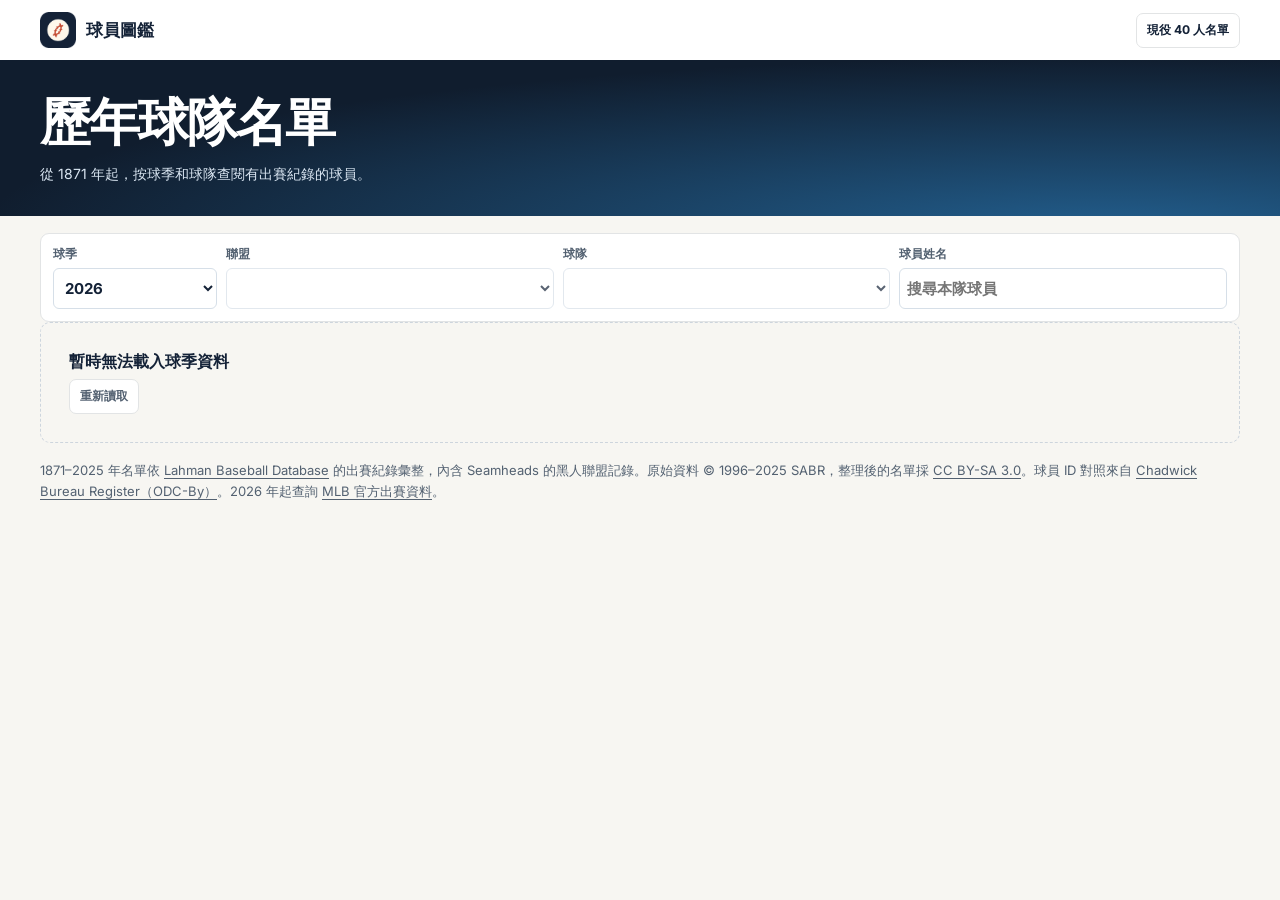
==== docs/history.html @ 09dfb496 "Add historical MLB team rosters from 1871 onward" ====
<!doctype html>
<html lang="zh-Hant">
<head>
<meta charset="utf-8">
<meta name="viewport" content="width=device-width, initial-scale=1">
<meta name="theme-color" content="#101d2e">
<meta name="description" content="依球季與當年的球隊名稱查閱大聯盟歷史出賽球員">
<title>歷年球隊名單｜球員圖鑑</title>
<link rel="icon" href="assets/baseball.png" type="image/png">
<link rel="stylesheet" href="styles.css?v=4">
<script type="module" src="history.js?v=1"></script>
<style>
.history-header {display:flex;justify-content:space-between;align-items:center;gap:9px;min-height:60px}
.history-banner {background:radial-gradient(ellipse at 87% 110%,#225e8d,transparent 72%),var(--navy);color:white;padding:29px 0 32px}
.history-banner h1 {margin:0;font-size:clamp(29px,5vw,51px);letter-spacing:-.04em}
.history-banner p {margin:7px 0 0;font-size:14px;color:#dae6f2}
.history-body {padding-block:17px 31px}
.history-controls {display:grid;grid-template-columns:1fr 2fr 2fr 2fr;gap:9px;background:#fff;border:1px solid var(--line);border-radius:9px;padding:12px}
.history-controls label {display:grid;gap:5px;min-width:0;font-size:12px;color:var(--muted);font-weight:700}
.history-controls select,.history-controls input {width:100%;min-width:0;min-height:41px;background:white;border:1px solid #d6dfe8;border-radius:6px;padding:6px 7px;color:var(--ink);font-size:15px}
.history-title {font-size:clamp(21px,4vw,35px);letter-spacing:-.035em;margin:17px 0 4px}
.history-note {font-size:13px;color:var(--muted);line-height:1.65;margin:4px 0 11px}
.history-table {width:100%;border-collapse:separate;border-spacing:0;overflow:hidden;background:white;border:1px solid #dce3e9;border-radius:8px;text-align:left;font-size:14px}
.history-table th,.history-table td {padding:9px 11px}
.history-table thead th {background:#17283b;color:white;font-size:12px}
.history-table tbody tr:nth-child(even) {background:#f7f9fc}
.history-table tbody tr+tr td,.history-table tbody tr+tr th {border-top:1px solid #e9edf2}
.history-table a {text-underline-offset:3px}
.history-table a:hover {color:#1c6397}
.history-table .role {white-space:nowrap;font-variant-numeric:tabular-nums}
.history-links {display:flex;flex-wrap:wrap;gap:8px;margin-bottom:14px}
.history-foot {margin-top:17px}
.history-foot a {text-underline-offset:3px}
@media(max-width:650px) {.history-controls {grid-template-columns:1fr 1fr}.history-controls select,.history-controls input {font-size:16px}}
@media(max-width:390px) {.history-controls {padding:8px}.history-table {font-size:13px}.history-table th,.history-table td {padding:8px 6px}}
</style>
</head>
<body>
<a class="skip-link" href="#history-filters">跳到球季與球隊</a>
<header class="site-header">
  <div class="shell history-header">
    <a class="brand" href="./"><img class="brand-mark" src="assets/baseball.png" alt="" width="36" height="36"><span>球員圖鑑</span></a>
    <a class="source-link" href="./#roster">現役 40 人名單</a>
  </div>
</header>
<main>
  <header class="history-banner"><div class="shell"><h1>歷年球隊名單</h1><p>從 1871 年起，按球季和球隊查閱有出賽紀錄的球員。</p></div></header>
  <div class="shell history-body">
    <div id="history-filters" class="history-controls" hidden>
      <label for="history-year">球季<select id="history-year"></select></label>
      <label for="history-league">聯盟<select id="history-league"></select></label>
      <label for="history-team">球隊<select id="history-team"></select></label>
      <label for="history-search">球員姓名<input id="history-search" type="search" placeholder="搜尋本隊球員" autocomplete="off"></label>
    </div>
    <section id="history-results" aria-busy="true" aria-live="polite"><p class="loading-message">正在載入球季…</p></section>
    <p class="history-note history-foot">1871–2025 年名單依 <a href="https://sabr.org/lahman-database/" target="_blank" rel="noopener noreferrer">Lahman Baseball Database</a> 的出賽紀錄彙整，內含 Seamheads 的黑人聯盟記錄。原始資料 © 1996–2025 SABR，整理後的名單採 <a href="https://creativecommons.org/licenses/by-sa/3.0/" target="_blank" rel="noopener noreferrer">CC BY-SA 3.0</a>。球員 ID 對照來自 <a href="https://github.com/chadwickbureau/register" target="_blank" rel="noopener noreferrer">Chadwick Bureau Register（ODC-By）</a>。2026 年起查詢 <a href="https://www.mlb.com/stats/" target="_blank" rel="noopener noreferrer">MLB 官方出賽資料</a>。</p>
  </div>
</main>
</body>
</html>
---- docs/styles.css ----
@font-face {
  font-family: Inter;
  src: url("assets/inter.woff2") format("woff2");
  font-display: swap;
  font-weight: 400 800;
}

@font-face {
  font-family: "Barlow Condensed";
  src: url("assets/barlow-normal-800.woff2") format("woff2");
  font-display: swap;
  font-weight: 800;
}

@font-face {
  font-family: "Barlow Condensed";
  src: url("assets/barlow-italic-800.woff2") format("woff2");
  font-display: swap;
  font-style: italic;
  font-weight: 800;
}

:root {
  color-scheme: light;
  --paper: #f7f6f2;
  --surface: #fff;
  --ink: #142237;
  --muted: #536171;
  --line: #e2e4e5;
  --navy: #101d2e;
  --orange: #c74a30;
  --orange-light: #ff9a79;
  --blue: #154777;
  --team: #005a9c;
  --font: Inter, "Noto Sans CJK TC", "PingFang TC", "Microsoft JhengHei", sans-serif;
  --display: "Barlow Condensed", "Arial Narrow", var(--font);
  font-family: var(--font);
  color: var(--ink);
  background: var(--paper);
}

*, *::before, *::after { box-sizing: border-box; }

html { scroll-behavior: smooth; }
body { margin: 0; min-width: 300px; }
a { color: inherit; }
button, input, select { font: inherit; }
button, summary, select { cursor: pointer; }
button { color: inherit; }
:focus-visible { outline: 3px solid #136cb0; outline-offset: 3px; }
[hidden] { display: none !important; }

.shell {
  max-width: 1344px;
  width: calc(100% - 80px);
  margin-inline: auto;
}

.visually-hidden {
  position: absolute !important;
  width: 1px;
  height: 1px;
  padding: 0;
  margin: -1px;
  clip-path: inset(50%);
  overflow: hidden;
  white-space: nowrap;
}

.skip-link {
  position: fixed;
  z-index: 20;
  left: 14px;
  top: 10px;
  transform: translateY(-180%);
  padding: 10px 14px;
  border-radius: 7px;
  background: white;
}
.skip-link:focus { transform: none; }

.site-header {
  background: var(--surface);
  position: relative;
  z-index: 3;
}

.header-inner {
  min-height: 66px;
  display: grid;
  grid-template-columns: 1fr auto 1fr;
  align-items: center;
  gap: 22px;
}

.brand {
  display: inline-flex;
  align-items: center;
  gap: 10px;
  justify-self: start;
  font-size: 17px;
  font-weight: 800;
  text-decoration: none;
  white-space: nowrap;
}
.brand-mark { display: block; }

.header-nav { display: flex; gap: 31px; align-self: stretch; }
.header-nav a {
  display: grid;
  align-items: center;
  text-decoration: none;
  color: var(--muted);
  font-size: 14px;
  font-weight: 650;
  position: relative;
  white-space: nowrap;
}
.header-nav a:hover, .header-nav .nav-current { color: var(--ink); }
.source-link.mobile-minors-link { display: none; }
.header-nav .nav-current::after {
  position: absolute;
  inset: auto 0 0;
  height: 3px;
  background: var(--orange);
  content: "";
}

.downloads { justify-self: end; position: relative; }
.downloads summary {
  background: white;
  border: 1px solid var(--line);
  border-radius: 8px;
  padding: 8px 11px;
  min-height: 38px;
  color: var(--ink);
  font-size: 13px;
  font-weight: 700;
  list-style: none;
  display: flex;
  align-items: center;
  gap: 8px;
  white-space: nowrap;
}
summary::-webkit-details-marker { display: none; }
.downloads summary:hover, .downloads[open] summary { background: #f4f6f8; }
.download-menu {
  position: absolute;
  top: calc(100% + 9px);
  right: 0;
  width: 177px;
  padding: 5px;
  border: 1px solid var(--line);
  border-radius: 10px;
  box-shadow: 0 9px 24px #11263a19;
  background: var(--surface);
}
.download-menu a {
  display: flex;
  justify-content: space-between;
  align-items: center;
  text-decoration: none;
  padding: 9px 10px;
  border-radius: 6px;
  font-weight: 700;
  font-size: 13px;
}
.download-menu a:hover { background: #edf3f8; }
.download-menu span { color: var(--muted); font-size: 12px; font-weight: 500; }

.hero {
  position: relative;
  overflow: hidden;
  color: white;
  background: var(--navy);
  isolation: isolate;
}
.hero-image {
  position: absolute;
  z-index: -1;
  inset: 0 0 0 31%;
  background: url("assets/dodger-stadium.webp") 59% 56% / cover no-repeat;
}
.hero::after {
  content: "";
  position: absolute;
  z-index: -1;
  inset: 0;
  background:
    linear-gradient(90deg, #101d2e 23%, #101d2e 33%, #101d2ee8 42%, #101d2e52 69%, #101d2e16 100%),
    linear-gradient(0deg, #101d2ef0 0%, #17243729 65%, #101d2e36 100%);
}
.hero-inner {
  min-height: 313px;
  display: flex;
  justify-content: space-between;
  align-items: end;
  gap: 26px;
  padding-block: 39px 39px;
}
.hero-copy { align-self: center; min-width: 0; }
.eyebrow {
  display: flex;
  gap: 9px;
  align-items: center;
  margin: 0 0 14px;
  font-size: 11px;
  letter-spacing: .16em;
  font-weight: 750;
  color: #f5af98;
}
.eyebrow > span:first-child { width: 20px; height: 2px; background: #ff8f6c; }
.eyebrow-divider { width: 1px; height: 11px; background: #f5af9870; margin-inline: 3px; }
.hero h1 {
  margin: 0;
  font-size: clamp(36px, 4.8vw, 65px);
  font-weight: 900;
  letter-spacing: -.045em;
  line-height: 1.2;
  color: #fffdfa;
}
.hero-description { margin: 14px 0 22px; color: #e1e7ee; font-size: 15px; line-height: 1.65; }

.search-form {
  min-height: 52px;
  width: min(484px, 100%);
  display: flex;
  align-items: center;
  gap: 12px;
  padding: 5px 5px 5px 14px;
  border-radius: 9px;
  background: white;
  color: var(--ink);
  box-shadow: 0 5px 22px #0a12243d;
}
.search-form:focus-within { outline: 2px solid #9acbfc; outline-offset: 3px; }
.search-form input {
  flex: 1;
  min-width: 0;
  border: 0;
  padding-block: 8px;
  outline: none;
  background: transparent;
  color: var(--ink);
  font-size: 14px;
}
.search-form input::placeholder { color: #5b6472; opacity: 1; }
.search-form input::-webkit-search-cancel-button { display: none; }
.search-form input:focus-visible { outline: none; }
.search-form > .icon { color: #646f7e; }
.search-clear {
  display: grid;
  place-items: center;
  padding: 0;
  border: 0;
  background: transparent;
  border-radius: 50%;
  width: 30px;
  height: 30px;
  flex-shrink: 0;
}
.search-clear:hover { background: #15283d12; }
.search-submit {
  flex-shrink: 0;
  background: var(--orange);
  color: #fff;
  border: 0;
  border-radius: 6px;
  min-height: 41px;
  padding: 7px 17px;
  font-size: 14px;
  font-weight: 750;
}
.search-submit:hover { background: #b73924; }

.hero-facts {
  border: 1px solid #ffffff48;
  border-radius: 13px;
  background: #0a1528a6;
  box-shadow: 0 10px 30px #0002;
  backdrop-filter: blur(9px);
  padding: 14px 19px 12px;
  min-width: 245px;
  flex-shrink: 0;
}
.fact-numbers { display: flex; align-items: center; }
.fact { display: flex; align-items: baseline; gap: 8px; flex: 1; white-space: nowrap; }
.fact + .fact { border-left: 1px solid #ffffff40; margin-left: 16px; padding-left: 16px; }
.fact strong { font: 800 37px/.9 var(--display); color: #fffefa; font-variant-numeric: tabular-nums; }
.fact span { color: #e0e5ee; font-size: 11px; font-weight: 600; }
.fact-date {
  border-top: 1px solid #ffffff32;
  padding-top: 10px;
  margin-top: 11px;
  display: flex;
  align-items: center;
  gap: 7px;
  font-size: 11px;
  line-height: 1.3;
  color: #e1e7ef;
}
.fact-date time { font-variant-numeric: tabular-nums; }
.fact-date time + span { padding-left: 8px; border-left: 1px solid #ffffff45; }
.fact-dot { width: 6px; height: 6px; border-radius: 50%; background: #ff9a79; }
.fact-date[data-state="fresh"] .fact-dot { background: #88e6b9; }

.directory {
  padding-block: 29px 56px;
  display: grid;
  grid-template-columns: 228px minmax(0, 1fr);
  gap: 28px;
  align-items: start;
}
.teams-panel {
  position: sticky;
  top: 17px;
  max-height: calc(100dvh - 34px);
  overflow: auto;
  background: var(--surface);
  border: 1px solid var(--line);
  border-radius: 13px;
  padding: 17px 12px 13px;
}
.teams-panel h2 {
  margin: 0 4px 13px;
  font-size: 15px;
  font-weight: 800;
  line-height: 1.3;
}
.league-switch {
  display: grid;
  grid-template-columns: 1fr 1fr;
  background: #edf0f2;
  border-radius: 8px;
  gap: 4px;
  padding: 4px;
  margin-bottom: 11px;
}
.league-switch button {
  border: 0;
  background: transparent;
  border-radius: 5px;
  min-height: 34px;
  font-size: 12px;
  font-weight: 700;
  color: var(--muted);
  white-space: nowrap;
}
.league-switch button[aria-pressed="true"] {
  background: white;
  color: var(--ink);
  box-shadow: 0 1px 3px #14223718;
}
.league-switch button:hover { color: var(--ink); }
.division + .division { margin-top: 2px; }
.division summary {
  display: flex;
  align-items: center;
  justify-content: space-between;
  padding: 7px 6px;
  min-height: 33px;
  font-size: 12px;
  font-weight: 750;
  color: var(--muted);
  list-style: none;
}
.division summary:hover { color: var(--ink); }
.division[open] summary { color: var(--ink); }
.division[open] .icon-chevron { transform: rotate(135deg); }
.division-name { display: flex; align-items: baseline; gap: 7px; }
.division-code { color: #5e6874; font-size: 10px; font-weight: 650; letter-spacing: .045em; }

.team-list { list-style: none; margin: 0; padding: 1px 0 6px; }
.team-list li + li { margin-top: 2px; }
.team-button {
  display: grid;
  grid-template-columns: 26px 1fr auto;
  align-items: center;
  gap: 8px;
  border: 1px solid transparent;
  background: transparent;
  border-radius: 7px;
  width: 100%;
  padding: 5px 7px;
  min-height: 37px;
  text-align: start;
  font-size: 13px;
  font-weight: 650;
}
.team-button:hover { background: #f2f5f8; }
.team-button[aria-current="true"] { background: #eaf2fb; border-color: #dce9f6; color: #144777; }
.team-button img, .result-team img { width: 24px; height: 24px; object-fit: contain; }
.team-button .team-abbr { font-size: 10px; letter-spacing: .03em; font-weight: 750; color: #596775; }
.mobile-teams { display: none; }

.view-heading {
  display: flex;
  align-items: center;
  justify-content: space-between;
  gap: 17px;
  min-height: 79px;
  margin-bottom: 14px;
  padding-bottom: 15px;
  border-bottom: 1px solid #dededc;
}
.team-identity { display: flex; align-items: center; min-width: 0; gap: 14px; }
.team-crest {
  width: 62px;
  height: 62px;
  padding: 11px;
  flex-shrink: 0;
  object-fit: contain;
  border-radius: 12px;
  background: #fff;
  border: 1px solid var(--line);
}
.team-label h2, .search-heading h2, .view-heading > h2 {
  margin: 0;
  line-height: 1.17;
  font-size: clamp(24px, 2.9vw, 35px);
  font-weight: 850;
  letter-spacing: -.04em;
}
.team-subtitle, .search-heading p {
  margin: 5px 0 0;
  color: var(--muted);
  font-size: 13px;
  line-height: 1.5;
}
.team-subtitle .english-name { font-weight: 650; }
.team-actions { display: flex; align-items: center; gap: 11px; flex-shrink: 0; }
.roster-count {
  display: flex;
  align-items: baseline;
  gap: 5px;
  white-space: nowrap;
}
.roster-count strong { color: var(--team); font: 800 30px/1 var(--display); }
.roster-count span { color: var(--muted); font-size: 12px; font-weight: 600; }
.source-link {
  display: inline-flex;
  align-items: center;
  gap: 7px;
  padding: 8px 10px;
  border: 1px solid var(--line);
  background: white;
  border-radius: 7px;
  font-size: 12px;
  font-weight: 720;
  text-decoration: none;
  white-space: nowrap;
}
.source-link:hover { border-color: #b6c7d8; color: var(--blue); }

.team-view-switch {
  display: flex;
  gap: 5px;
  margin: 0 0 16px;
  padding: 4px;
  width: fit-content;
  max-width: 100%;
  border: 1px solid var(--line);
  border-radius: 10px;
  background: #eceeee;
}
.team-view-switch button {
  min-height: 40px;
  padding: 7px 18px;
  border: 1px solid transparent;
  border-radius: 7px;
  color: var(--muted);
  background: transparent;
  font-size: 13px;
  font-weight: 750;
  white-space: nowrap;
}
.team-view-switch button:hover { color: var(--ink); }
.team-view-switch button[aria-pressed="true"] {
  color: white;
  background: var(--navy);
  border-color: var(--navy);
}

.roster-toolbar {
  display: flex;
  justify-content: space-between;
  align-items: center;
  gap: 11px;
  margin-bottom: 14px;
}
.position-filters { display: flex; flex-wrap: wrap; gap: 6px; }
.position-filters button {
  min-height: 35px;
  padding: 6px 10px;
  border: 1px solid #dde1e5;
  background: white;
  border-radius: 7px;
  font-size: 12px;
  font-weight: 700;
  color: #374659;
  white-space: nowrap;
}
.position-filters button span {
  margin-left: 2px;
  color: #5d6b7a;
  font-size: 11px;
  font-variant-numeric: tabular-nums;
}
.position-filters button:hover { border-color: #a8b9ca; }
.position-filters button[aria-pressed="true"] { background: var(--navy); color: white; border-color: var(--navy); }
.position-filters button[aria-pressed="true"] span { color: #d7e3ee; }

.sort-control select, .team-select {
  min-height: 35px;
  color: var(--ink);
  border: 1px solid #dde1e5;
  border-radius: 7px;
  background-color: white;
  font-size: 12px;
  padding: 5px 7px;
  font-weight: 650;
}
.search-heading { min-width: 0; }
.search-heading p { overflow-wrap: anywhere; }

.transaction-toolbar { flex-wrap: wrap; margin-bottom: 10px; }
.transaction-status-line {
  display: flex;
  flex-wrap: wrap;
  align-items: center;
  gap: 8px;
  min-height: 24px;
  margin: 0 0 9px;
}
.transaction-status { margin: 0; color: var(--muted); font-size: 12px; line-height: 1.5; }
.transaction-list {
  display: grid;
  gap: 8px;
  padding: 0;
  margin: 0;
  list-style: none;
}
.transaction-item {
  display: grid;
  grid-template-columns: 112px minmax(0, 1fr);
  align-items: start;
  gap: 10px 16px;
  padding: 14px 16px;
  border: 1px solid var(--line);
  border-radius: 10px;
  background: var(--surface);
}
.transaction-date {
  width: fit-content;
  padding-block: 4px;
  color: var(--muted);
  font-size: 12px;
  font-weight: 650;
  font-variant-numeric: tabular-nums;
  text-decoration: underline;
  text-decoration-color: #b9c3cd;
  text-underline-offset: 3px;
}
.transaction-date:hover { color: var(--blue); }
.transaction-copy { min-width: 0; overflow-wrap: anywhere; }
.transaction-copy h3 { margin: 6px 0 0; font-size: 17px; line-height: 1.4; }
.transaction-copy p { margin: 4px 0 0; color: var(--muted); font-size: 13px; line-height: 1.55; }
.transaction-copy a { text-underline-offset: 3px; text-decoration-color: #bdc9d6; }
.transaction-copy a:hover { color: var(--blue); }
.transaction-meta { display: flex; flex-wrap: wrap; align-items: center; gap: 5px 12px; }
.transaction-club {
  display: inline-flex;
  align-items: center;
  gap: 5px;
  color: var(--blue);
  font-size: 12px;
  font-weight: 750;
}
.transaction-club img { flex-shrink: 0; object-fit: contain; }
.transaction-copy h3 .transaction-club { font-size: inherit; }
.transaction-label {
  display: inline-block;
  border-radius: 5px;
  padding: 3px 7px;
  background: #eceff1;
  color: #3f4e61;
  font-size: 11px;
  font-weight: 760;
  line-height: 1.45;
}
.transaction-label[data-category="roster"] { background: #e3eef9; color: #164e76; }
.transaction-label[data-category="trade"] { background: #e7efed; color: #23594f; }
.transaction-label[data-category="injury"] { background: #faeadc; color: #753d1e; }
.transaction-label[data-category="waivers"] { background: #f1e8f4; color: #623776; }
.transaction-label[data-category="contracts"] { background: #eaece5; color: #3e502a; }
.transaction-trade {
  display: grid;
  gap: 5px;
  margin: 7px 0 0;
  font-size: 13px;
  line-height: 1.55;
}
.transaction-trade div { display: grid; grid-template-columns: 56px minmax(0, 1fr); gap: 8px; }
.transaction-trade-league div { grid-template-columns: minmax(155px, max-content) minmax(0, 1fr); }
.transaction-trade dt { color: var(--muted); font-weight: 700; }
.transaction-trade dd { margin: 0; }

.player-grid {
  display: grid;
  grid-template-columns: repeat(4, minmax(0, 1fr));
  gap: 12px;
}
.player-card {
  color: inherit;
  text-decoration: none;
  min-width: 0;
  display: flex;
  flex-direction: column;
  border: 1px solid #dfe4e8;
  border-radius: 11px;
  overflow: hidden;
  text-align: start;
  background: #fff;
  padding: 0;
  transition: border-color 140ms ease, box-shadow 140ms ease, transform 140ms ease;
}
.player-card:hover { transform: translateY(-2px); border-color: #9cb3c9; box-shadow: 0 5px 13px #182a3a13; }

.player-art {
  width: 100%;
  height: 127px;
  display: block;
  position: relative;
  overflow: hidden;
  isolation: isolate;
  background:
    linear-gradient(145deg, #fff9, transparent),
    color-mix(in srgb, var(--team) 11%, #edf1f4);
}
.player-art::before {
  position: absolute;
  content: "";
  width: 123px;
  height: 123px;
  rotate: 45deg;
  border: 1px solid color-mix(in srgb, var(--team) 20%, transparent);
  border-radius: 15px;
  left: calc(52% - 60px);
  top: 20px;
  z-index: -1;
}
.player-number {
  color: color-mix(in srgb, var(--team) 39%, #d7e0e8);
  opacity: .75;
  position: absolute;
  right: 10px;
  top: 30px;
  font: italic 800 59px/.93 var(--display);
  letter-spacing: -.045em;
  z-index: -1;
}
.position-tag {
  font-size: 10px;
  font-weight: 800;
  letter-spacing: .035em;
  line-height: 1;
  color: color-mix(in srgb, var(--team) 64%, #152438);
  background: #fffffff0;
  border: 1px solid #ffffffb3;
  border-radius: 5px;
  padding: 5px 6px;
  display: inline-flex;
  align-items: center;
}
.player-art .position-tag { position: absolute; z-index: 1; top: 9px; left: 9px; }
.player-photo {
  display: block;
  position: absolute;
  margin: 0 auto;
  width: 123px;
  height: 123px;
  bottom: 0;
  left: 0;
  right: 0;
  object-fit: contain;
  object-position: bottom;
}
.player-caption {
  display: flex;
  min-height: 63px;
  width: 100%;
  align-items: center;
  justify-content: space-between;
  gap: 8px;
  padding: 9px 10px;
}
.player-caption div { min-width: 0; }
.player-caption strong { display: block; font-size: 15px; line-height: 1.3; font-weight: 800; overflow-wrap: anywhere; }
.player-caption small { display: block; color: var(--muted); margin-top: 4px; font-size: 11px; line-height: 1.3; }
.player-caption .icon-chevron { flex-shrink: 0; color: #687a8f; margin-right: 2px; }

.results-group + .results-group { margin-top: 24px; }
.result-team { margin: 0 0 10px; }
.result-team button {
  display: inline-flex;
  align-items: center;
  gap: 7px;
  background: transparent;
  border: 0;
  padding: 4px 5px 4px 0;
  border-radius: 4px;
  font-size: 17px;
  font-weight: 800;
}
.result-team button:hover { color: var(--blue); }
.result-team button small { font-size: 12px; color: var(--muted); font-weight: 650; margin-left: 4px; }
.show-more, .reset-filter, .retry-button {
  display: inline-flex;
  margin-top: 11px;
  padding: 8px 12px;
  border: 1px solid var(--line);
  border-radius: 7px;
  background: white;
  color: var(--blue);
  font-size: 13px;
  font-weight: 700;
}
.show-more:hover, .reset-filter:hover, .retry-button:hover { background: #f1f6fb; }
.loading-message, .empty-state {
  margin: 0;
  border: 1px dashed #cdd5dd;
  border-radius: 10px;
  padding: 28px;
  font-size: 14px;
  color: var(--muted);
}
.empty-state p { margin: 0; }
.empty-state strong { display: block; margin: 0 0 6px; font-size: 16px; color: var(--ink); }

.site-footer { background: #ecefeb; border-top: 1px solid #dce2df; }
.footer-inner { display: flex; justify-content: space-between; align-items: start; gap: 16px; padding-block: 22px 25px; }
.site-footer h2 { font-size: 14px; margin: 0 0 8px; }
.site-footer p { color: var(--muted); font-size: 12px; line-height: 1.75; margin: 0; }
.site-footer p a { text-underline-offset: 2px; }
.site-footer .photo-credit { font-size: 11px; margin-top: 5px; }
.top-link { text-decoration: none; font-size: 12px; white-space: nowrap; font-weight: 750; padding: 4px; }
.top-link:hover { text-decoration: underline; }

.icon { display: inline-block; width: 15px; height: 15px; position: relative; flex-shrink: 0; color: inherit; }
.icon-search::before {
  content: "";
  position: absolute;
  width: 11px;
  height: 11px;
  border: 1.7px solid currentColor;
  border-radius: 50%;
  left: 0;
  top: 0;
}
.icon-search::after {
  content: "";
  position: absolute;
  width: 6px;
  height: 1.7px;
  border-radius: 2px;
  background: currentColor;
  top: 9px;
  left: 9px;
  transform: rotate(44deg);
  transform-origin: left;
}
.icon-close::before, .icon-close::after {
  position: absolute;
  width: 13px;
  height: 1.5px;
  left: 1px;
  top: 7px;
  content: "";
  background: currentColor;
  transform: rotate(45deg);
}
.icon-close::after { transform: rotate(-45deg); }
.icon-chevron {
  width: 7px;
  height: 7px;
  border-right: 1.6px solid currentColor;
  border-top: 1.6px solid currentColor;
  transform: rotate(45deg);
}
.icon-external::before, .icon-up::before, .icon-download::before {
  position: absolute;
  content: "";
  top: 3px;
  left: 4px;
  width: 7px;
  height: 7px;
  border-right: 1.6px solid currentColor;
  border-top: 1.6px solid currentColor;
}
.icon-external::after, .icon-up::after, .icon-download::after {
  position: absolute;
  content: "";
  top: 6.5px;
  left: 2px;
  width: 10px;
  height: 1.6px;
  background: currentColor;
  transform: rotate(-45deg);
}
.icon-up { transform: rotate(-45deg); vertical-align: middle; }
.icon-download { transform: rotate(135deg); }

@media (max-width: 1140px) {
  .shell { width: calc(100% - 56px); }
  .directory { grid-template-columns: 200px minmax(0, 1fr); gap: 20px; }
  .player-grid { gap: 10px; }
}
@media (max-width: 990px) {
  .player-grid { grid-template-columns: repeat(3, minmax(0, 1fr)); }
  .team-actions { gap: 7px; }
  .roster-toolbar { align-items: flex-start; }
}
@media (max-width: 760px) {
  .shell { width: calc(100% - 36px); }
  .header-inner { min-height: 59px; gap: 10px; }
  .header-nav { gap: 15px; }
  .header-nav a { font-size: 12px; }
  .header-nav .source-nav { display: none; }
  .brand { font-size: 14px; gap: 6px; }
  .brand-mark { width: 31px; height: 31px; }
  .downloads summary { min-height: 34px; font-size: 12px; }
  .hero-inner { min-height: 0; padding-block: 26px 22px; flex-direction: column; align-items: start; gap: 16px; }
  .hero-copy { align-self: stretch; }
  .hero-image { inset-inline-start: 15%; background-position: 64% 55%; }
  .hero::after {
    background:
      linear-gradient(90deg, #101d2ef2 11%, #101d2eda 44%, #101d2e5d 100%),
      linear-gradient(0deg, #101d2eab, #101d2e6b 70%);
  }
  .hero-description { margin: 10px 0 16px; font-size: 13px; }
  .hero-facts { display: flex; flex-wrap: wrap; align-items: center; gap: 8px 13px; min-width: 0; border-radius: 8px; padding: 8px 10px; }
  .fact strong { font-size: 24px; }
  .fact { gap: 5px; }
  .fact + .fact { padding-left: 8px; margin-left: 8px; }
  .fact-date { border-top: 0; margin: 0; padding: 0; }
  .directory { padding-block: 18px 34px; display: block; }
  .teams-panel { position: static; display: flex; align-items: center; gap: 10px; padding: 9px 10px; margin-bottom: 16px; overflow: visible; }
  .teams-panel h2 { margin: 0; font-size: 13px; white-space: nowrap; }
  .desktop-teams { display: none; }
  .mobile-teams { display: block; }
  .team-select { min-width: 0; flex: 1; min-height: 36px; font-size: 14px; }
  .view-heading { gap: 9px; margin-bottom: 10px; padding-bottom: 10px; min-height: 59px; }
  .team-identity { gap: 8px; }
  .team-crest { width: 48px; height: 48px; padding: 7px; border-radius: 9px; }
  .team-subtitle { font-size: 11px; line-height: 1.4; }
  .team-actions { gap: 4px; flex-wrap: wrap; justify-content: flex-end; }
  .roster-count strong { font-size: 25px; }
  .roster-count span { font-size: 10px; }
}

@media (max-width: 470px) {
  .shell { width: calc(100% - 28px); }
  .header-inner { grid-template-columns: 1fr auto; }
  .header-nav { display: none; }
  .hero h1 { font-size: clamp(34px, 9vw, 42px); }
  .eyebrow { margin-bottom: 9px; font-size: 10px; }
  .search-form { gap: 8px; padding-left: 10px; }
  .search-form input { font-size: 16px; }
  .search-form input::placeholder { font-size: 13px; }
  .search-submit { padding-inline: 12px; }
  .hero-facts { width: max-content; max-width: 100%; }
  .fact-date { gap: 4px; font-size: 10px; }
  .fact-date time + span { padding-left: 4px; }
  .fact span { font-size: 10px; }
  .fact strong { font-size: 23px; }
  .view-heading { align-items: flex-start; }
  .team-label h2, .search-heading h2 { font-size: 23px; }
  .team-actions { flex-direction: column; align-items: end; }
  .source-link { padding: 5px 6px; font-size: 10px; gap: 3px; }
  .roster-toolbar { flex-wrap: wrap; }
  .team-view-switch { width: 100%; }
  .team-view-switch button { flex: 1; min-height: 42px; padding-inline: 7px; }
  .transaction-item { grid-template-columns: minmax(0, 1fr); gap: 4px; padding: 11px 12px; }
  .transaction-trade-league div { grid-template-columns: minmax(0, 1fr); gap: 2px; }
  .transaction-date { padding-block: 0 2px; }
  .transaction-toolbar .position-filters button { min-height: 38px; padding-inline: 7px; }
  .sort-control { margin-left: auto; }
  .position-filters { gap: 4px; }
  .position-filters button { min-height: 33px; padding-inline: 5px; font-size: 11px; }
  .position-filters button span { margin-left: 0; }
  .player-grid { grid-template-columns: repeat(2, minmax(0, 1fr)); }
  .player-art { height: 103px; }
  .player-photo { width: 100px; height: 100px; }
  .player-number { font-size: 45px; right: 7px; }
  .player-art::before { width: 90px; height: 90px; left: calc(52% - 46px); top: 17px; }
  .position-tag { padding-inline: 4px; }
  .player-caption { min-height: 56px; padding: 7px 8px; }
  .player-caption strong { font-size: 13px; }
  .site-footer .photo-credit { font-size: 10px; }
}

@media (max-width: 620px) {
  .header-inner { grid-template-columns: minmax(0, 1fr) auto auto; }
  .header-nav { display: none; }
  .source-link.mobile-minors-link { display: inline-flex; }
}

@media (prefers-reduced-motion: reduce) {
  html { scroll-behavior: auto; }
  .player-card { transition: none; }
}
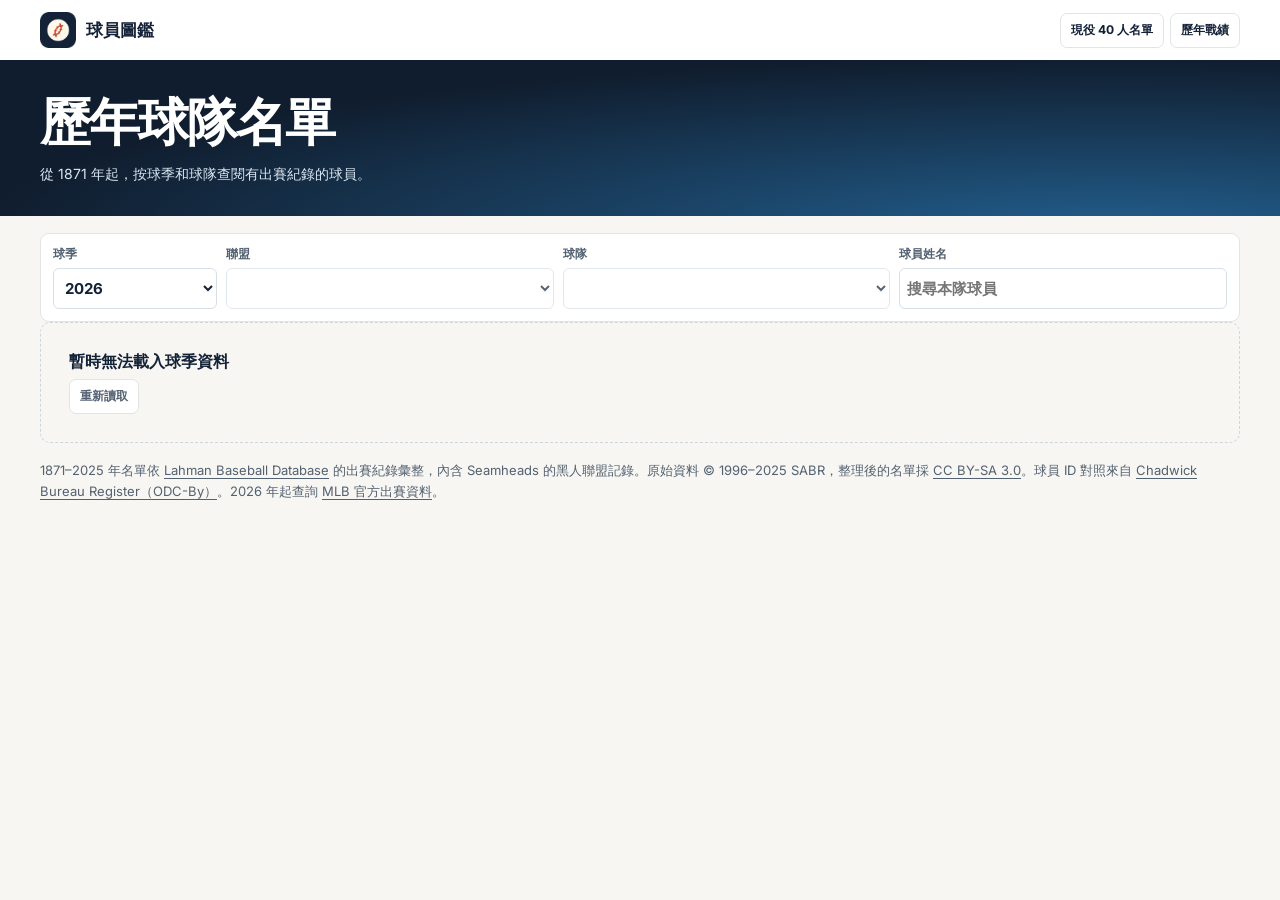
==== commit 82afe406: "Add historical MLB standings and postseason champions" ====
--- a/docs/history.html
+++ b/docs/history.html
@@ -8,9 +8,10 @@
 <title>歷年球隊名單｜球員圖鑑</title>
 <link rel="icon" href="assets/baseball.png" type="image/png">
 <link rel="stylesheet" href="styles.css?v=4">
-<script type="module" src="history.js?v=1"></script>
+<script type="module" src="history.js?v=2"></script>
 <style>
 .history-header {display:flex;justify-content:space-between;align-items:center;gap:9px;min-height:60px}
+.history-header nav {display:flex;flex-wrap:wrap;justify-content:flex-end;gap:6px}
 .history-banner {background:radial-gradient(ellipse at 87% 110%,#225e8d,transparent 72%),var(--navy);color:white;padding:29px 0 32px}
 .history-banner h1 {margin:0;font-size:clamp(29px,5vw,51px);letter-spacing:-.04em}
 .history-banner p {margin:7px 0 0;font-size:14px;color:#dae6f2}
@@ -40,7 +41,10 @@
 <header class="site-header">
   <div class="shell history-header">
     <a class="brand" href="./"><img class="brand-mark" src="assets/baseball.png" alt="" width="36" height="36"><span>球員圖鑑</span></a>
-    <a class="source-link" href="./#roster">現役 40 人名單</a>
+    <nav aria-label="網站導覽">
+      <a class="source-link" href="./#roster">現役 40 人名單</a>
+      <a class="source-link" id="history-standings" href="standings.html">歷年戰績</a>
+    </nav>
   </div>
 </header>
 <main>
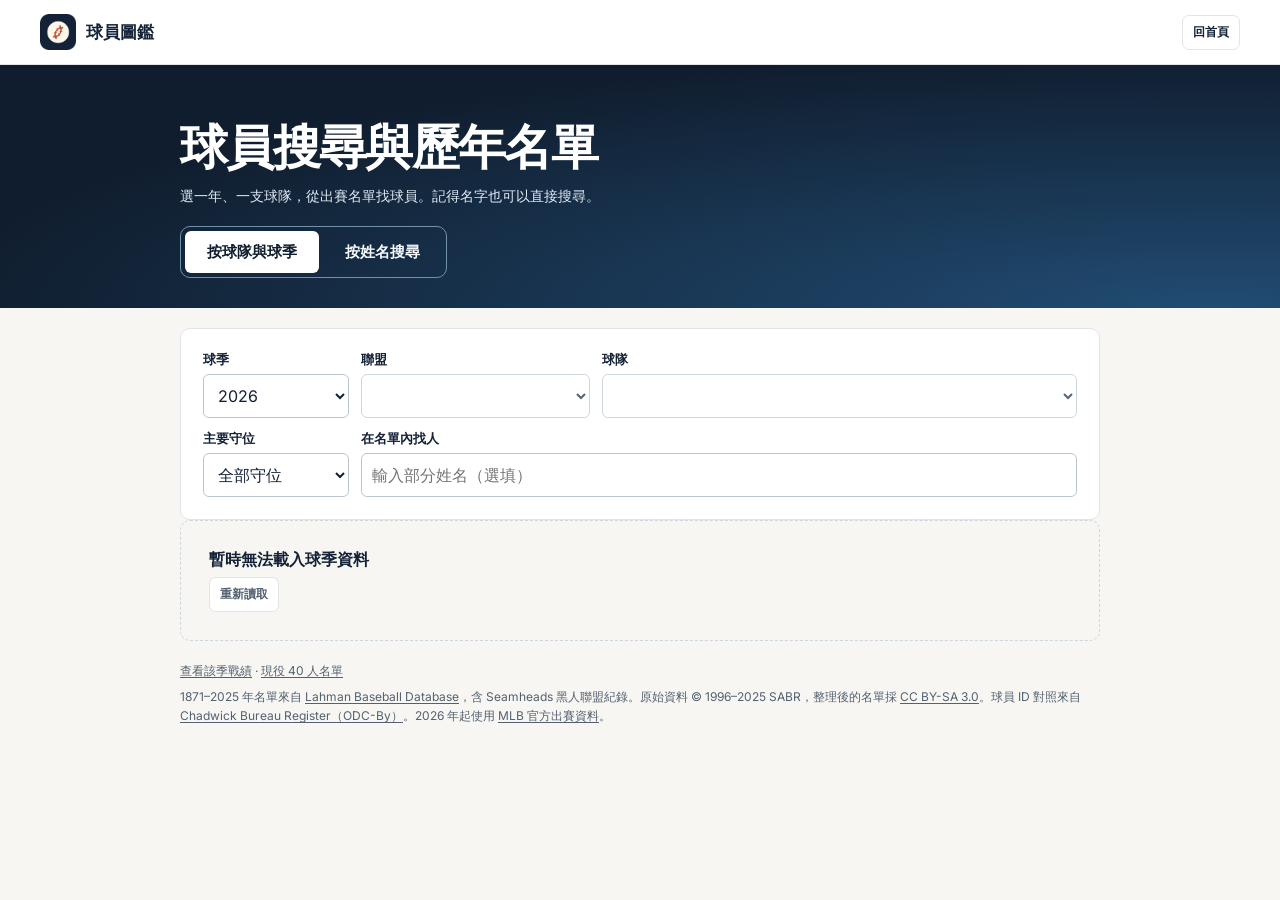
==== commit 62db61fd: "Unify player search with historical team and season rosters" ====
--- a/docs/history.html
+++ b/docs/history.html
@@ -1,64 +1,18 @@
 <!doctype html>
 <html lang="zh-Hant">
 <head>
-<meta charset="utf-8">
-<meta name="viewport" content="width=device-width, initial-scale=1">
-<meta name="theme-color" content="#101d2e">
-<meta name="description" content="依球季與當年的球隊名稱查閱大聯盟歷史出賽球員">
-<title>歷年球隊名單｜球員圖鑑</title>
-<link rel="icon" href="assets/baseball.png" type="image/png">
-<link rel="stylesheet" href="styles.css?v=4">
-<script type="module" src="history.js?v=2"></script>
-<style>
-.history-header {display:flex;justify-content:space-between;align-items:center;gap:9px;min-height:60px}
-.history-header nav {display:flex;flex-wrap:wrap;justify-content:flex-end;gap:6px}
-.history-banner {background:radial-gradient(ellipse at 87% 110%,#225e8d,transparent 72%),var(--navy);color:white;padding:29px 0 32px}
-.history-banner h1 {margin:0;font-size:clamp(29px,5vw,51px);letter-spacing:-.04em}
-.history-banner p {margin:7px 0 0;font-size:14px;color:#dae6f2}
-.history-body {padding-block:17px 31px}
-.history-controls {display:grid;grid-template-columns:1fr 2fr 2fr 2fr;gap:9px;background:#fff;border:1px solid var(--line);border-radius:9px;padding:12px}
-.history-controls label {display:grid;gap:5px;min-width:0;font-size:12px;color:var(--muted);font-weight:700}
-.history-controls select,.history-controls input {width:100%;min-width:0;min-height:41px;background:white;border:1px solid #d6dfe8;border-radius:6px;padding:6px 7px;color:var(--ink);font-size:15px}
-.history-title {font-size:clamp(21px,4vw,35px);letter-spacing:-.035em;margin:17px 0 4px}
-.history-note {font-size:13px;color:var(--muted);line-height:1.65;margin:4px 0 11px}
-.history-table {width:100%;border-collapse:separate;border-spacing:0;overflow:hidden;background:white;border:1px solid #dce3e9;border-radius:8px;text-align:left;font-size:14px}
-.history-table th,.history-table td {padding:9px 11px}
-.history-table thead th {background:#17283b;color:white;font-size:12px}
-.history-table tbody tr:nth-child(even) {background:#f7f9fc}
-.history-table tbody tr+tr td,.history-table tbody tr+tr th {border-top:1px solid #e9edf2}
-.history-table a {text-underline-offset:3px}
-.history-table a:hover {color:#1c6397}
-.history-table .role {white-space:nowrap;font-variant-numeric:tabular-nums}
-.history-links {display:flex;flex-wrap:wrap;gap:8px;margin-bottom:14px}
-.history-foot {margin-top:17px}
-.history-foot a {text-underline-offset:3px}
-@media(max-width:650px) {.history-controls {grid-template-columns:1fr 1fr}.history-controls select,.history-controls input {font-size:16px}}
-@media(max-width:390px) {.history-controls {padding:8px}.history-table {font-size:13px}.history-table th,.history-table td {padding:8px 6px}}
-</style>
+  <meta charset="utf-8">
+  <meta name="viewport" content="width=device-width, initial-scale=1">
+  <title>歷年球隊名單｜球員圖鑑</title>
+  <script>
+    const finder = new URL("search.html", location.href);
+    finder.search = location.search;
+    finder.searchParams.set("mode", "team");
+    finder.hash = location.hash;
+    location.replace(finder);
+  </script>
 </head>
 <body>
-<a class="skip-link" href="#history-filters">跳到球季與球隊</a>
-<header class="site-header">
-  <div class="shell history-header">
-    <a class="brand" href="./"><img class="brand-mark" src="assets/baseball.png" alt="" width="36" height="36"><span>球員圖鑑</span></a>
-    <nav aria-label="網站導覽">
-      <a class="source-link" href="./#roster">現役 40 人名單</a>
-      <a class="source-link" id="history-standings" href="standings.html">歷年戰績</a>
-    </nav>
-  </div>
-</header>
-<main>
-  <header class="history-banner"><div class="shell"><h1>歷年球隊名單</h1><p>從 1871 年起，按球季和球隊查閱有出賽紀錄的球員。</p></div></header>
-  <div class="shell history-body">
-    <div id="history-filters" class="history-controls" hidden>
-      <label for="history-year">球季<select id="history-year"></select></label>
-      <label for="history-league">聯盟<select id="history-league"></select></label>
-      <label for="history-team">球隊<select id="history-team"></select></label>
-      <label for="history-search">球員姓名<input id="history-search" type="search" placeholder="搜尋本隊球員" autocomplete="off"></label>
-    </div>
-    <section id="history-results" aria-busy="true" aria-live="polite"><p class="loading-message">正在載入球季…</p></section>
-    <p class="history-note history-foot">1871–2025 年名單依 <a href="https://sabr.org/lahman-database/" target="_blank" rel="noopener noreferrer">Lahman Baseball Database</a> 的出賽紀錄彙整，內含 Seamheads 的黑人聯盟記錄。原始資料 © 1996–2025 SABR，整理後的名單採 <a href="https://creativecommons.org/licenses/by-sa/3.0/" target="_blank" rel="noopener noreferrer">CC BY-SA 3.0</a>。球員 ID 對照來自 <a href="https://github.com/chadwickbureau/register" target="_blank" rel="noopener noreferrer">Chadwick Bureau Register（ODC-By）</a>。2026 年起查詢 <a href="https://www.mlb.com/stats/" target="_blank" rel="noopener noreferrer">MLB 官方出賽資料</a>。</p>
-  </div>
-</main>
+  <p><a href="search.html?mode=team">開啟球員搜尋與歷年名單</a></p>
 </body>
 </html>
